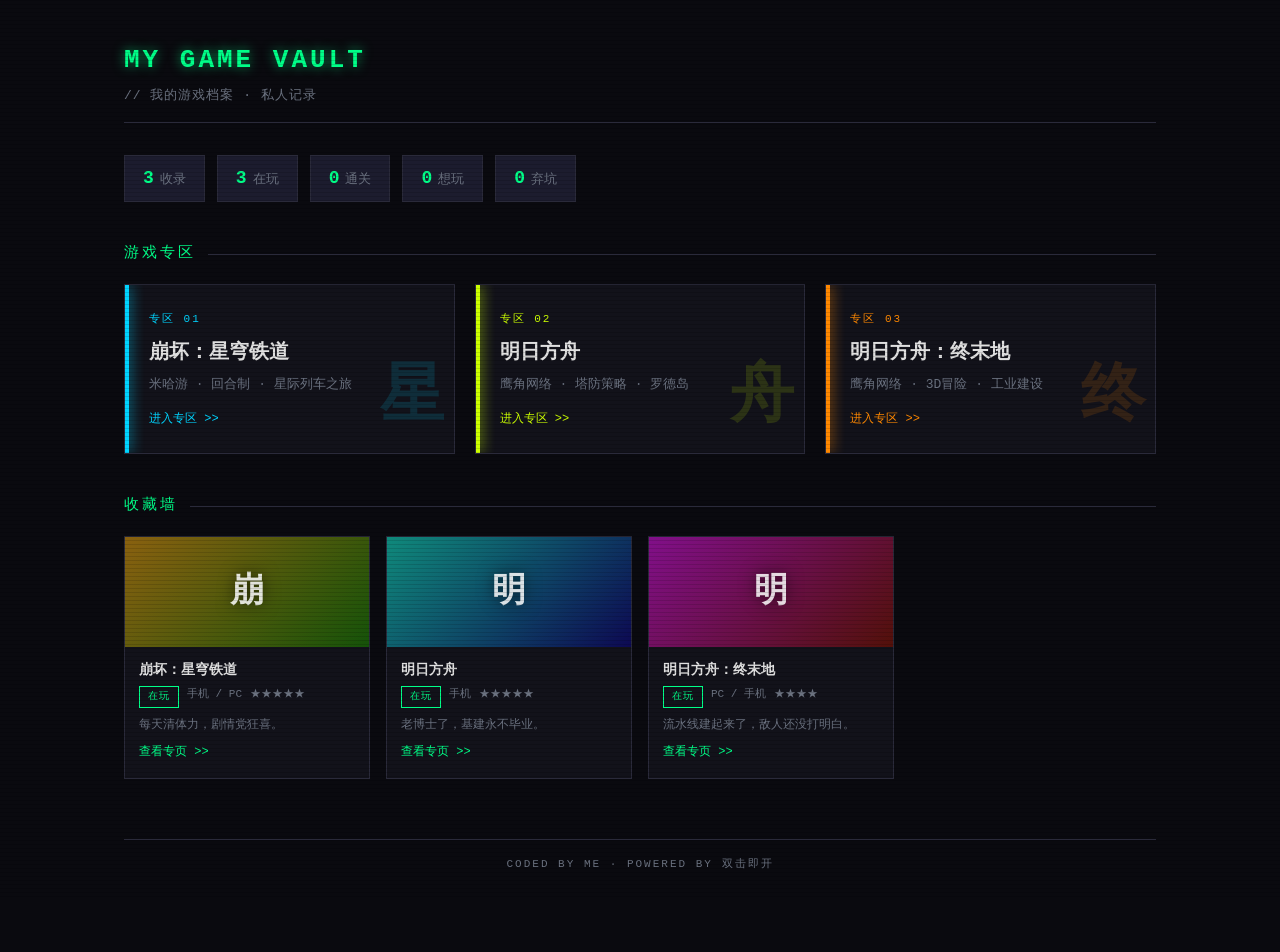
==== index.html @ 9fef0d07 "Add files via upload" ====
<!DOCTYPE html>
<html lang="zh-CN">
<head>
  <meta charset="UTF-8">
  <meta name="viewport" content="width=device-width, initial-scale=1.0">
  <title>我的游戏档案</title>
  <link rel="stylesheet" href="style.css">
</head>
<body>
  <div class="wrap">

    <div class="topbar">
      <div>
        <h1>MY GAME VAULT</h1>
        <div class="subtitle">// 我的游戏档案 · 私人记录</div>
      </div>
    </div>

    <!-- 统计（由下面的脚本自动计算，不用手动改） -->
    <div class="stats" id="stats"></div>

    <!-- ===== 游戏专区 ===== -->
    <div class="sec-title">游戏专区</div>
    <div class="zones">
      <a class="zone" href="hsr.html" style="--z:#00d4ff">
        <div class="tag">专区 01</div>
        <h2>崩坏：星穹铁道</h2>
        <p>米哈游 · 回合制 · 星际列车之旅</p>
        <span class="go">进入专区 &gt;&gt;</span>
        <div class="glyph">星</div>
      </a>
      <a class="zone" href="arknights.html" style="--z:#ccff00">
        <div class="tag">专区 02</div>
        <h2>明日方舟</h2>
        <p>鹰角网络 · 塔防策略 · 罗德岛</p>
        <span class="go">进入专区 &gt;&gt;</span>
        <div class="glyph">舟</div>
      </a>
      <a class="zone" href="endfield.html" style="--z:#ff8800">
        <div class="tag">专区 03</div>
        <h2>明日方舟：终末地</h2>
        <p>鹰角网络 · 3D冒险 · 工业建设</p>
        <span class="go">进入专区 &gt;&gt;</span>
        <div class="glyph">终</div>
      </a>
    </div>

    <!-- ===== 其他游戏收藏墙（数据在 games.js 里改） ===== -->
    <div class="sec-title">收藏墙</div>
    <div class="wall" id="wall"></div>

    <footer>CODED BY ME · POWERED BY 双击即开</footer>
  </div>

  <script src="games.js"></script>
  <script>
    const statusText = { playing: "在玩", done: "已通关", wish: "想玩", dropped: "弃坑" };
    // 每个游戏自动生成一个好看的渐变色（按名字哈希）
    function gradient(name) {
      let h = 0;
      for (const c of name) h = (h * 31 + c.charCodeAt(0)) % 360;
      return `linear-gradient(135deg, hsl(${h} 80% 30%), hsl(${(h + 70) % 360} 80% 18%))`;
    }

    // 统计
    const count = s => games.filter(g => g.status === s).length;
    document.getElementById("stats").innerHTML = `
      <div class="stat"><b>${games.length}</b>收录</div>
      <div class="stat"><b>${count("playing")}</b>在玩</div>
      <div class="stat"><b>${count("done")}</b>通关</div>
      <div class="stat"><b>${count("wish")}</b>想玩</div>
      <div class="stat"><b>${count("dropped")}</b>弃坑</div>`;

    // 收藏墙
    document.getElementById("wall").innerHTML = games.map(g => `
      <div class="gcard">
        <div class="cover" style="background:${gradient(g.name)}">
          ${g.cover ? `<img src="${g.cover}" alt="${g.name}">` : g.name[0]}
        </div>
        <div class="info">
          <div class="gname">${g.name}</div>
          <div class="meta">
            <span class="badge badge-${g.status}">${statusText[g.status]}</span>
            <span>${g.platform}</span>
            <span>${"★".repeat(g.rating) || "未评分"}</span>
          </div>
          ${g.comment ? `<div class="comment">${g.comment}</div>` : ""}
          ${g.page ? `<a class="link" href="${g.page}">查看专页 &gt;&gt;</a>` : ""}
        </div>
      </div>`).join("");
  </script>
</body>
</html>
---- style.css ----
/* ===== 我的游戏档案 - 全站共用样式 ===== */

:root {
  --bg: #0a0a0f;
  --card: #12121a;
  --muted: #1c1c2e;
  --text: #e0e0e0;
  --text-dim: #6b7280;
  --border: #2a2a3a;
  --accent: #00ff88;
  --accent2: #ff00ff;
}

/* 每个页面的主题色 */
body.theme-hsr     { --accent: #00d4ff; --accent2: #9d5cff; }
/* 明日方舟专区：游戏内UI风（深灰蓝底 + 酸性绿点缀 + 工业点阵底纹） */
body.theme-ak      {
  --accent: #b5ee2e;
  --accent2: #46c8b2;
  --bg: #191c22;
  --card: #22262e;
  --muted: #2a2f38;
  --text: #dde1e6;
  --text-dim: #7f8794;
  --border: #38404b;
  background:
    radial-gradient(circle at 12% 0%, rgba(181, 238, 46, 0.05), transparent 42%),
    radial-gradient(rgba(255, 255, 255, 0.04) 1px, transparent 1.4px),
    var(--bg);
  background-size: auto, 22px 22px, auto;
  background-attachment: fixed;
}
/* 工业底纹下关闭 CRT 扫描线，画面更干净 */
body.theme-ak::before { display: none; }
body.theme-endfield{ --accent: #ff8800; --accent2: #ff3366; }

* { margin: 0; padding: 0; box-sizing: border-box; }

body {
  background: var(--bg);
  color: var(--text);
  font-family: "JetBrains Mono", "Fira Code", Consolas, monospace;
  line-height: 1.6;
  min-height: 100vh;
}

/* 顶部装饰扫描线 */
body::before {
  content: "";
  position: fixed;
  inset: 0;
  pointer-events: none;
  background: repeating-linear-gradient(
    0deg, transparent 0 3px, rgba(0, 0, 0, 0.12) 3px 4px);
  z-index: 999;
}

.wrap { max-width: 1080px; margin: 0 auto; padding: 40px 24px 80px; }

/* ===== 顶栏 ===== */
.topbar {
  display: flex;
  align-items: baseline;
  justify-content: space-between;
  gap: 16px;
  border-bottom: 1px solid var(--border);
  padding-bottom: 16px;
  margin-bottom: 32px;
}

h1 {
  font-family: "Orbitron", Consolas, monospace;
  font-size: 26px;
  letter-spacing: 3px;
  color: var(--accent);
  text-shadow: 0 0 12px color-mix(in srgb, var(--accent) 60%, transparent);
}

.topbar .back {
  color: var(--text-dim);
  text-decoration: none;
  font-size: 14px;
  transition: color 150ms;
}
.topbar .back:hover { color: var(--accent); }

.subtitle { color: var(--text-dim); font-size: 13px; margin-top: 4px; letter-spacing: 1px; }

/* ===== 统计条 ===== */
.stats {
  display: flex;
  flex-wrap: wrap;
  gap: 12px;
  margin-bottom: 36px;
}
.stat {
  background: var(--muted);
  border: 1px solid var(--border);
  padding: 8px 18px;
  font-size: 13px;
  color: var(--text-dim);
}
.stat b { color: var(--accent); font-size: 18px; margin-right: 6px; }

/* ===== 专区入口卡片（主页） ===== */
.zones { display: grid; grid-template-columns: repeat(auto-fit, minmax(280px, 1fr)); gap: 20px; }

.zone {
  position: relative;
  display: block;
  text-decoration: none;
  background: var(--card);
  border: 1px solid var(--border);
  padding: 26px 24px 22px;
  overflow: hidden;
  transition: transform 150ms cubic-bezier(0.4, 0, 0.2, 1), border-color 150ms;
}
.zone:hover {
  transform: translateY(-4px);
  border-color: var(--z, var(--accent));
  box-shadow: 0 8px 30px color-mix(in srgb, var(--z, var(--accent)) 22%, transparent);
}
.zone::after {
  content: "";
  position: absolute;
  top: 0; left: 0;
  width: 4px; height: 100%;
  background: var(--z, var(--accent));
  box-shadow: 0 0 14px var(--z, var(--accent));
}
.zone .tag {
  font-size: 11px;
  letter-spacing: 2px;
  color: var(--z, var(--accent));
}
.zone h2 {
  font-family: "Orbitron", Consolas, monospace;
  font-size: 20px;
  margin: 8px 0 6px;
  color: var(--text);
}
.zone p { font-size: 13px; color: var(--text-dim); }
.zone .go {
  display: inline-block;
  margin-top: 14px;
  font-size: 12px;
  color: var(--z, var(--accent));
}
.zone .glyph {
  position: absolute;
  right: 10px; bottom: 4px;
  font-size: 64px;
  font-weight: 700;
  color: color-mix(in srgb, var(--z, var(--accent)) 14%, transparent);
  user-select: none;
}

/* ===== 区块标题 ===== */
.sec-title {
  font-family: "Orbitron", Consolas, monospace;
  font-size: 15px;
  letter-spacing: 3px;
  color: var(--accent);
  margin: 40px 0 18px;
  display: flex;
  align-items: center;
  gap: 12px;
}
.sec-title::after { content: ""; flex: 1; height: 1px; background: var(--border); }

/* ===== 收藏卡片墙 ===== */
.wall { display: grid; grid-template-columns: repeat(auto-fill, minmax(200px, 1fr)); gap: 16px; }

.gcard {
  background: var(--card);
  border: 1px solid var(--border);
  transition: transform 150ms, border-color 150ms;
}
.gcard:hover { transform: translateY(-3px); border-color: var(--accent); }

.gcard .cover {
  height: 110px;
  display: flex;
  align-items: center;
  justify-content: center;
  font-family: "Orbitron", Consolas, monospace;
  font-size: 34px;
  font-weight: 700;
  color: rgba(255, 255, 255, 0.85);
  text-shadow: 0 0 16px rgba(0, 0, 0, 0.6);
}
.gcard .cover img { width: 100%; height: 100%; object-fit: cover; }

.gcard .info { padding: 12px 14px 14px; }
.gcard .gname { font-size: 14px; font-weight: bold; }
.gcard .meta { font-size: 11px; color: var(--text-dim); margin-top: 4px; display: flex; gap: 8px; flex-wrap: wrap; }
.gcard .comment { font-size: 12px; color: var(--text-dim); margin-top: 8px; }
.gcard .link { display: inline-block; margin-top: 8px; font-size: 12px; color: var(--accent); text-decoration: none; }
.gcard .link:hover { text-shadow: 0 0 8px var(--accent); }

/* 状态徽章 */
.badge {
  font-size: 10px;
  padding: 2px 8px;
  letter-spacing: 1px;
  border: 1px solid;
}
.badge-playing { color: #00ff88; border-color: #00ff88; }
.badge-done    { color: #00d4ff; border-color: #00d4ff; }
.badge-wish    { color: #ff00ff; border-color: #ff00ff; }
.badge-dropped { color: #ff3366; border-color: #ff3366; }

/* ===== 专页内容 ===== */
.hero {
  display: flex;
  gap: 28px;
  align-items: center;
  margin-bottom: 8px;
}
.hero .poster {
  width: 150px; height: 200px;
  flex: none;
  display: flex;
  align-items: center;
  justify-content: center;
  font-family: "Orbitron", Consolas, monospace;
  font-size: 52px;
  font-weight: 700;
  color: rgba(255, 255, 255, 0.9);
  border: 1px solid var(--border);
}
.hero .poster img { width: 100%; height: 100%; object-fit: cover; }
.hero h2 {
  font-family: "Orbitron", Consolas, monospace;
  font-size: 28px;
  letter-spacing: 2px;
  color: var(--accent);
  text-shadow: 0 0 16px color-mix(in srgb, var(--accent) 55%, transparent);
}
.hero .en { color: var(--text-dim); font-size: 13px; letter-spacing: 2px; margin-top: 6px; }

.facts {
  display: flex;
  flex-wrap: wrap;
  gap: 12px;
  margin: 24px 0 8px;
}
.fact {
  background: var(--muted);
  border: 1px solid var(--border);
  border-left: 3px solid var(--accent);
  padding: 10px 18px;
  font-size: 13px;
  color: var(--text-dim);
}
.fact b { display: block; color: var(--text); font-size: 14px; margin-top: 2px; }

.notes { list-style: none; }
.notes li {
  padding: 12px 16px;
  border: 1px solid var(--border);
  border-left: 3px solid var(--accent2);
  background: var(--card);
  margin-bottom: 10px;
  font-size: 14px;
}
.notes .date { color: var(--text-dim); font-size: 11px; letter-spacing: 1px; margin-right: 10px; }

.shots { display: grid; grid-template-columns: repeat(auto-fit, minmax(220px, 1fr)); gap: 14px; }
.shot {
  aspect-ratio: 16 / 9;
  border: 1px dashed var(--border);
  background: var(--muted);
  display: flex;
  align-items: center;
  justify-content: center;
  color: var(--text-dim);
  font-size: 12px;
  overflow: hidden;
}
.shot img { width: 100%; height: 100%; object-fit: cover; }

/* 页脚 */
footer {
  margin-top: 60px;
  border-top: 1px solid var(--border);
  padding-top: 16px;
  color: var(--text-dim);
  font-size: 11px;
  letter-spacing: 2px;
  text-align: center;
}

/* 呼吸光效果（标题） */
@keyframes breathe {
  0%, 100% { text-shadow: 0 0 8px color-mix(in srgb, var(--accent) 40%, transparent); }
  50%      { text-shadow: 0 0 22px color-mix(in srgb, var(--accent) 80%, transparent); }
}
h1, .hero h2 { animation: breathe 4s ease-in-out infinite; }

@media (prefers-reduced-motion: reduce) {
  h1, .hero h2 { animation: none; }
  * { transition: none !important; }
}
/* ===== 里程碑数据 ===== */
.milestones { display: grid; grid-template-columns: repeat(auto-fit, minmax(140px, 1fr)); gap: 14px; }
.mile {
  background: var(--muted);
  border: 1px solid var(--border);
  padding: 18px 12px;
  text-align: center;
}
.mile b {
  display: block;
  font-family: "Orbitron", Consolas, monospace;
  font-size: 26px;
  color: var(--accent);
  text-shadow: 0 0 14px color-mix(in srgb, var(--accent) 50%, transparent);
}
.mile span { font-size: 11px; color: var(--text-dim); letter-spacing: 2px; }

/* ===== 本命干员墙 ===== */
.ops { display: grid; grid-template-columns: repeat(auto-fill, minmax(150px, 1fr)); gap: 14px; }
.op {
  background: var(--card);
  border: 1px solid var(--border);
  transition: transform 150ms, border-color 150ms;
}
.op:hover { transform: translateY(-3px); border-color: var(--accent); }
.op .art {
  height: 175px;
  display: flex;
  align-items: center;
  justify-content: center;
  color: var(--text-dim);
  font-size: 12px;
  overflow: hidden;
}
.op .art img { width: 100%; height: 100%; object-fit: cover; object-position: top; }
.op .opinfo { padding: 10px 12px 12px; }
.op .opname { font-size: 14px; font-weight: bold; }
.op .opclass { font-size: 11px; color: var(--text-dim); margin-top: 2px; }
.op .lv { font-size: 11px; color: var(--accent); margin-top: 6px; letter-spacing: 1px; }
.op .opfav { font-size: 12px; color: var(--text-dim); margin-top: 6px; }

/* ===== 抽卡流水 ===== */
.gtable { width: 100%; border-collapse: collapse; font-size: 13px; }
.gtable th, .gtable td {
  border: 1px solid var(--border);
  padding: 8px 12px;
  text-align: left;
}
.gtable th {
  background: var(--muted);
  color: var(--accent);
  font-weight: normal;
  font-size: 12px;
  letter-spacing: 1px;
}
.gtable tr:hover td { background: color-mix(in srgb, var(--accent) 6%, transparent); }
.gold { color: #ffd700; }
.off  { color: #ff6633; }
.miss { color: var(--text-dim); }

/* ===== 卫戍协议吐槽墙 ===== */
.rant {
  border: 1px solid var(--border);
  border-left: 3px solid var(--accent2);
  background: var(--card);
  padding: 14px 16px;
  margin-bottom: 10px;
}
.rant .rt { color: var(--accent); font-size: 13px; font-weight: bold; letter-spacing: 1px; }
.rant .rd { color: var(--text-dim); font-size: 11px; margin: 4px 0 6px; letter-spacing: 1px; }
.rant .rb { font-size: 13px; }
/* ===== 板块导航条 ===== */
.pagenav {
  position: sticky;
  top: 0;
  z-index: 100;
  display: flex;
  gap: 4px;
  padding: 6px;
  margin-bottom: 28px;
  border: 1px solid var(--border);
  background: color-mix(in srgb, var(--bg) 85%, transparent);
  backdrop-filter: blur(8px);
  overflow-x: auto;
}
.pagenav a {
  color: var(--text-dim);
  font-size: 12px;
  letter-spacing: 1px;
  text-decoration: none;
  padding: 6px 14px;
  white-space: nowrap;
  border: 1px solid transparent;
  transition: all 150ms;
}
.pagenav a:hover { color: var(--accent); }
.pagenav a.active {
  color: var(--accent);
  border-color: var(--accent);
  box-shadow: 0 0 8px color-mix(in srgb, var(--accent) 30%, transparent);
}
section[id] { scroll-margin-top: 70px; }

/* ===== 值班干员大卡（轮播） ===== */
.featured {
  position: relative;
  display: flex;
  min-height: 260px;
  margin-bottom: 20px;
  border: 1px solid var(--border);
  background: var(--card);
  overflow: hidden;
}
.featured .fart { width: 340px; flex: none; overflow: hidden; }
.featured .fart .ph {
  width: 100%; height: 100%;
  display: flex; align-items: center; justify-content: center;
  font-family: "Orbitron", Consolas, monospace;
  font-size: 60px; font-weight: 700;
  color: rgba(255, 255, 255, 0.85);
}
.featured .fart img { width: 100%; height: 100%; object-fit: cover; object-position: top; }
.featured .finfo {
  flex: 1;
  padding: 28px;
  display: flex;
  flex-direction: column;
  justify-content: center;
  gap: 10px;
  animation: fadein 400ms ease-out;
}
@keyframes fadein { from { opacity: 0; transform: translateY(8px); } }
.featured .ftag { font-size: 11px; letter-spacing: 3px; color: var(--accent); }
.featured .fname { font-family: "Orbitron", Consolas, monospace; font-size: 26px; letter-spacing: 2px; }
.featured .fcls { font-size: 12px; color: var(--text-dim); letter-spacing: 1px; }
.featured .flv { font-size: 13px; color: var(--accent); letter-spacing: 1px; }
.featured .fquote { font-size: 14px; color: var(--text-dim); border-left: 3px solid var(--accent2); padding-left: 12px; }
.featured .fnav { position: absolute; right: 16px; bottom: 14px; display: flex; gap: 8px; }
.featured .fnav button {
  width: 34px; height: 34px;
  background: var(--muted);
  border: 1px solid var(--border);
  color: var(--accent);
  cursor: pointer;
  font-family: inherit;
  transition: all 150ms;
}
.featured .fnav button:hover { border-color: var(--accent); box-shadow: 0 0 8px color-mix(in srgb, var(--accent) 40%, transparent); }
.featured .fdots { position: absolute; left: 28px; bottom: 20px; display: flex; gap: 6px; }
.featured .fdots i {
  width: 20px; height: 3px;
  background: var(--border);
  cursor: pointer;
}
.featured .fdots i.on { background: var(--accent); box-shadow: 0 0 6px var(--accent); }

/* 干员小卡：hover 立绘放大特写 */
.op .art img { transition: transform 300ms cubic-bezier(0.4, 0, 0.2, 1); }
.op:hover .art img { transform: scale(1.12); }

/* ===== 抽卡柱状图 ===== */
.chart {
  display: flex;
  align-items: flex-end;
  gap: 18px;
  height: 190px;
  padding: 14px 16px 10px;
  margin-bottom: 20px;
  border: 1px solid var(--border);
  background: var(--card);
  overflow-x: auto;
}
.bar {
  flex: none;
  width: 54px;
  height: 100%;
  display: flex;
  flex-direction: column;
  align-items: center;
  justify-content: flex-end;
}
.bar .col {
  width: 100%;
  min-height: 6px;
  border-top: 2px solid var(--c);
  background: linear-gradient(180deg, color-mix(in srgb, var(--c) 55%, transparent), transparent 130%);
  animation: grow 700ms cubic-bezier(0.4, 0, 0.2, 1) backwards;
}
@keyframes grow { from { height: 0; } }
.bar .num { font-size: 11px; color: var(--text-dim); margin-bottom: 4px; }
.bar .pool { font-size: 10px; color: var(--text-dim); margin-top: 6px; letter-spacing: 1px; white-space: nowrap; }

/* ===== 里程碑数字 ===== */
.mile b { font-variant-numeric: tabular-nums; }

/* ===== 罗德岛工业风（仅明日方舟专区生效） ===== */
/* 警戒条纹分隔线 */
.theme-ak .sec-title::after {
  content: "";
  flex: 1;
  height: 5px;
  background: repeating-linear-gradient(
    -45deg,
    color-mix(in srgb, var(--accent) 65%, transparent) 0 8px,
    transparent 8px 16px);
  opacity: 0.45;
}
/* 菱形装饰 */
.theme-ak .sec-title::before { content: "◆"; color: var(--accent); text-shadow: 0 0 8px var(--accent); }
/* 卡片斜切角 */
.theme-ak .op,
.theme-ak .mile,
.theme-ak .rant,
.theme-ak .fact,
.theme-ak .chart,
.theme-ak .featured,
.theme-ak .hero .poster,
.theme-ak .gcard {
  clip-path: polygon(0 0, calc(100% - 14px) 0, 100% 14px, 100% 100%, 0 100%);
}
/* 副标题装饰符号 */
.theme-ak .topbar .subtitle::before { content: "▮▮ "; color: var(--accent); }

/* ---- 二次打磨：质感与细节 ---- */
/* 右下角大字水印（工业海报感） */
body.theme-ak::after {
  content: "RHODES ISLAND";
  position: fixed;
  right: -20px;
  bottom: 14px;
  font-family: "Orbitron", Consolas, monospace;
  font-size: 84px;
  font-weight: 700;
  letter-spacing: 10px;
  color: rgba(221, 225, 230, 0.03);
  pointer-events: none;
  user-select: none;
  z-index: 0;
}
/* 卡片悬停提亮（斜切角下比阴影更自然） */
.theme-ak .op:hover,
.theme-ak .event:hover,
.theme-ak .mile:hover,
.theme-ak .rant:hover,
.theme-ak .chart:hover,
.theme-ak .featured:hover,
.theme-ak .gcard:hover { filter: brightness(1.1); }
/* 导航激活态加底色填充 */
.theme-ak .pagenav a.active { background: color-mix(in srgb, var(--accent) 14%, transparent); }
/* 抽卡表格斑马纹 */
.theme-ak .gtable tbody tr:nth-child(even) td { background: rgba(255, 255, 255, 0.022); }
/* 值班干员大卡左侧发光竖条 */
.theme-ak .featured::before {
  content: "";
  position: absolute;
  left: 0;
  top: 0;
  bottom: 0;
  width: 4px;
  background: var(--accent);
  box-shadow: 0 0 12px var(--accent);
  z-index: 2;
}
/* 海报四角括号（HUD 风取景框） */
.theme-ak .hero .poster { position: relative; }
.theme-ak .hero .poster::before,
.theme-ak .hero .poster::after {
  content: "";
  position: absolute;
  width: 18px;
  height: 18px;
  z-index: 2;
}
.theme-ak .hero .poster::before {
  top: 6px;
  left: 6px;
  border-top: 2px solid var(--accent);
  border-left: 2px solid var(--accent);
}
.theme-ak .hero .poster::after {
  bottom: 6px;
  right: 6px;
  border-bottom: 2px solid var(--accent);
  border-right: 2px solid var(--accent);
}
/* 页脚上方警戒条纹 */
.theme-ak footer { border-top: 0; position: relative; padding-top: 20px; }
.theme-ak footer::before {
  content: "";
  position: absolute;
  top: 0;
  left: 0;
  right: 0;
  height: 4px;
  background: repeating-linear-gradient(-45deg, color-mix(in srgb, var(--accent) 50%, transparent) 0 6px, transparent 6px 12px);
  opacity: 0.4;
}
/* 滚动条统一风格 */
.theme-ak ::-webkit-scrollbar { width: 8px; height: 8px; }
.theme-ak ::-webkit-scrollbar-track { background: var(--bg); }
.theme-ak ::-webkit-scrollbar-thumb { background: var(--border); }
.theme-ak ::-webkit-scrollbar-thumb:hover { background: var(--accent); }
/* ===== 页面内录入（表单 / 按钮 / 批量导入） ===== */
.addform {
  display: flex;
  flex-wrap: wrap;
  gap: 8px;
  margin-bottom: 14px;
  padding: 12px;
  border: 1px solid var(--border);
  background: var(--card);
}
.addform input, .addform select {
  background: var(--muted);
  border: 1px solid var(--border);
  color: var(--text);
  padding: 7px 10px;
  font-family: inherit;
  font-size: 13px;
  color-scheme: dark;
}
.addform input:focus, .addform select:focus, .importbox textarea:focus {
  outline: none;
  border-color: var(--accent);
  box-shadow: 0 0 6px color-mix(in srgb, var(--accent) 35%, transparent);
}
.addform input[type="date"] { width: 140px; }
.addform input[type="number"] { width: 80px; }

.btn {
  background: var(--muted);
  border: 1px solid var(--accent);
  color: var(--accent);
  padding: 7px 16px;
  cursor: pointer;
  font-family: inherit;
  font-size: 13px;
  letter-spacing: 1px;
  transition: all 150ms;
}
.btn:hover { box-shadow: 0 0 10px color-mix(in srgb, var(--accent) 40%, transparent); }
.btn.ghost { border-color: var(--border); color: var(--text-dim); }
.btn.ghost:hover { border-color: var(--accent); color: var(--accent); box-shadow: none; }

.importbox {
  border: 1px dashed var(--border);
  padding: 12px;
  margin-bottom: 16px;
  font-size: 13px;
  color: var(--text-dim);
}
.importbox summary { cursor: pointer; letter-spacing: 1px; }
.importbox summary:hover { color: var(--accent); }
.importbox textarea {
  width: 100%;
  min-height: 72px;
  margin: 10px 0 8px;
  padding: 8px;
  background: var(--muted);
  border: 1px solid var(--border);
  color: var(--text);
  font-family: inherit;
  font-size: 13px;
  resize: vertical;
}

/* ===== 截图上传 / 删除 ===== */
.shot { position: relative; }
.shot.up {
  cursor: pointer;
  border-style: solid;
  border-color: var(--accent);
  color: var(--accent);
  letter-spacing: 2px;
  transition: all 150ms;
}
.shot.up:hover { background: color-mix(in srgb, var(--accent) 10%, var(--muted)); }
.shot .del {
  position: absolute;
  top: 6px; right: 6px;
  width: 26px; height: 26px;
  display: none;
  background: rgba(0, 0, 0, 0.65);
  border: 1px solid #ff3366;
  color: #ff3366;
  cursor: pointer;
  font-family: inherit;
}
.shot:hover .del { display: block; }

/* ===== 数据管理条 ===== */
.databar {
  display: flex;
  flex-wrap: wrap;
  align-items: center;
  gap: 10px;
  margin-top: 50px;
  padding: 14px;
  border: 1px solid var(--border);
  background: var(--card);
  font-size: 12px;
  color: var(--text-dim);
}
/* ===== 寻访记录截图（表格内缩略图 + 放大层） ===== */
.ev {
  width: 56px;
  height: 32px;
  object-fit: cover;
  border: 1px solid var(--border);
  cursor: zoom-in;
  display: block;
}
#lightbox {
  position: fixed;
  inset: 0;
  z-index: 1000;
  display: none;
  align-items: center;
  justify-content: center;
  background: rgba(0, 0, 0, 0.85);
  cursor: zoom-out;
}
#lightbox.on { display: flex; }
#lightbox img { max-width: 92%; max-height: 92%; border: 1px solid var(--accent); }

/* ===== 表格行 / 活动条目的删除按钮（悬停显示） ===== */
.rowdel {
  display: none;
  width: 22px;
  height: 22px;
  background: transparent;
  border: 1px solid #ff3366;
  color: #ff3366;
  cursor: pointer;
  font-family: inherit;
}
tr:hover .rowdel, .event:hover > .rowdel { display: inline-block; }
.opcol { width: 46px; text-align: center; }

/* ===== 活动档案 ===== */
.event {
  display: flex;
  gap: 16px;
  align-items: flex-start;
  position: relative;
  margin-bottom: 10px;
  padding: 14px 16px;
  border: 1px solid var(--border);
  border-left: 3px solid var(--accent);
  background: var(--card);
}
.theme-ak .event { clip-path: polygon(0 0, calc(100% - 14px) 0, 100% 14px, 100% 100%, 0 100%); }
.ephase {
  min-width: 72px;
  font-family: "Orbitron", Consolas, monospace;
  font-size: 17px;
  color: var(--accent);
  letter-spacing: 1px;
  text-shadow: 0 0 10px color-mix(in srgb, var(--accent) 45%, transparent);
}
.ebody { flex: 1; }
.ename { font-size: 14px; font-weight: bold; }
.etime { font-size: 11px; color: var(--text-dim); margin-left: 8px; font-weight: normal; letter-spacing: 1px; }
.epool { font-size: 12px; color: var(--accent2); margin-top: 4px; }
.esum { font-size: 13px; color: var(--text-dim); margin-top: 6px; }
.evimg { margin-top: 8px; max-width: 220px; cursor: zoom-in; border: 1px solid var(--border); }
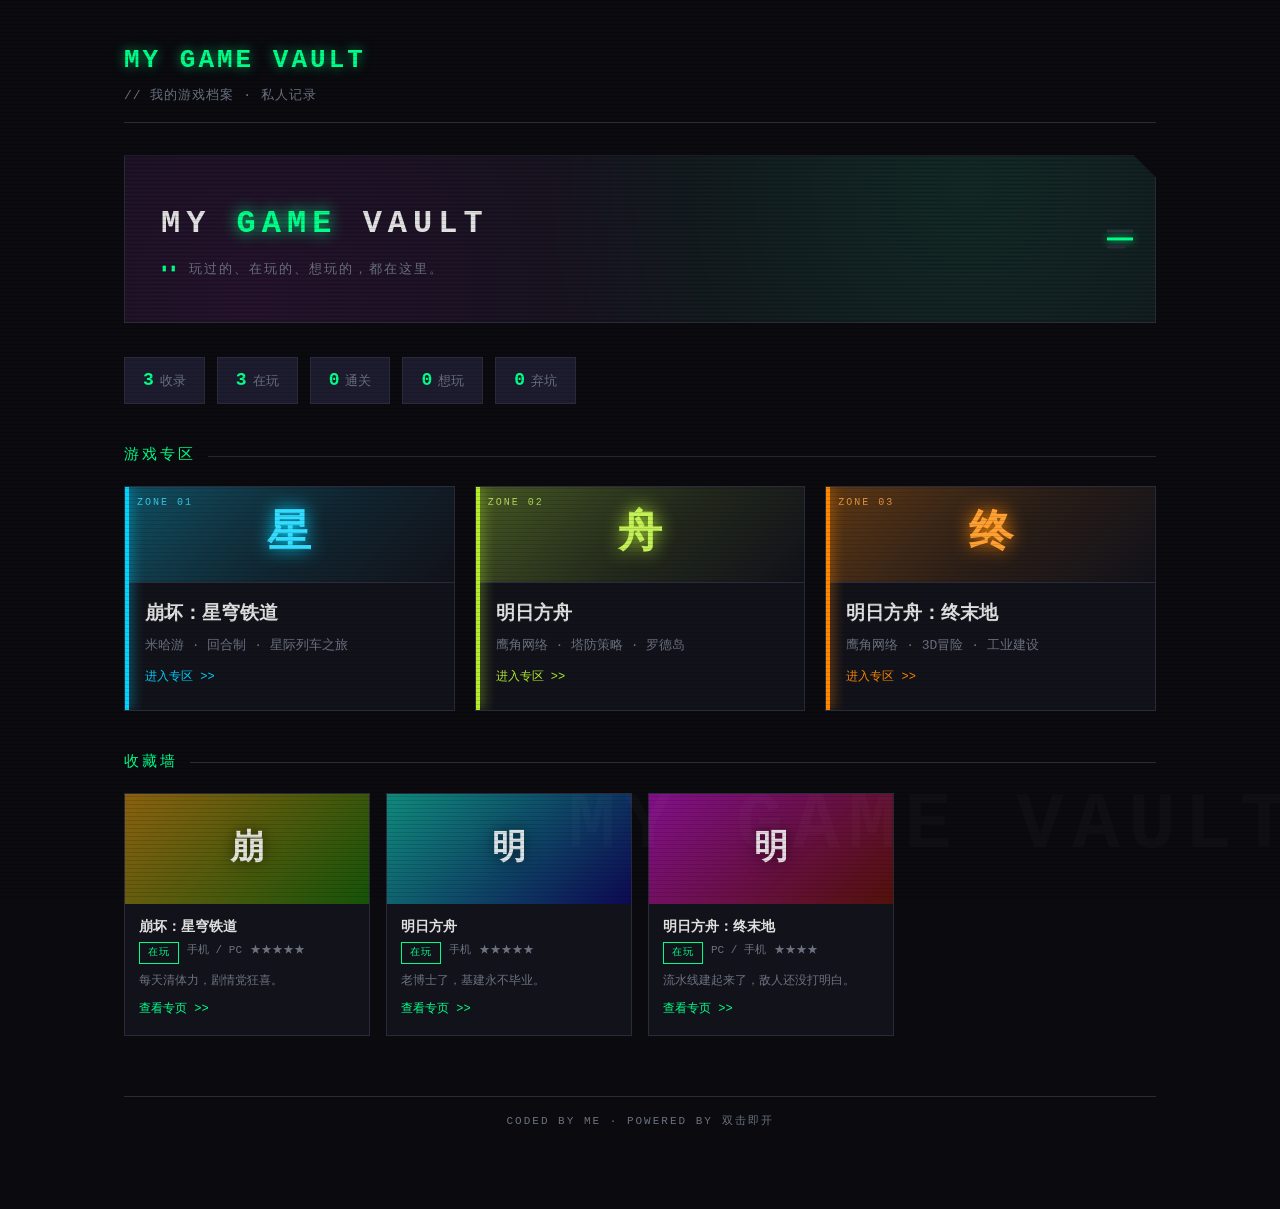
==== commit 1ad2fff0: "Add files via upload" ====
--- a/index.html
+++ b/index.html
@@ -16,6 +16,13 @@
       </div>
     </div>
 
+    <!-- 站点横幅 -->
+    <div class="hero-banner">
+      <h2>MY <span>GAME</span> VAULT</h2>
+      <div class="tagline">玩过的、在玩的、想玩的，都在这里。</div>
+      <div class="hud"><i></i><i></i><i></i></div>
+    </div>
+
     <!-- 统计（由下面的脚本自动计算，不用手动改） -->
     <div class="stats" id="stats"></div>
 
@@ -23,29 +30,32 @@
     <div class="sec-title">游戏专区</div>
     <div class="zones">
       <a class="zone" href="hsr.html" style="--z:#00d4ff">
-        <div class="tag">专区 01</div>
-        <h2>崩坏：星穹铁道</h2>
-        <p>米哈游 · 回合制 · 星际列车之旅</p>
-        <span class="go">进入专区 &gt;&gt;</span>
-        <div class="glyph">星</div>
+        <div class="zcover"><div class="ztag">ZONE 01</div><div class="zglyph">星</div></div>
+        <div class="zbody">
+          <h2>崩坏：星穹铁道</h2>
+          <p>米哈游 · 回合制 · 星际列车之旅</p>
+          <span class="go">进入专区 &gt;&gt;</span>
+        </div>
       </a>
-      <a class="zone" href="arknights.html" style="--z:#ccff00">
-        <div class="tag">专区 02</div>
-        <h2>明日方舟</h2>
-        <p>鹰角网络 · 塔防策略 · 罗德岛</p>
-        <span class="go">进入专区 &gt;&gt;</span>
-        <div class="glyph">舟</div>
+      <a class="zone" href="arknights.html" style="--z:#b5ee2e">
+        <div class="zcover"><div class="ztag">ZONE 02</div><div class="zglyph">舟</div></div>
+        <div class="zbody">
+          <h2>明日方舟</h2>
+          <p>鹰角网络 · 塔防策略 · 罗德岛</p>
+          <span class="go">进入专区 &gt;&gt;</span>
+        </div>
       </a>
       <a class="zone" href="endfield.html" style="--z:#ff8800">
-        <div class="tag">专区 03</div>
-        <h2>明日方舟：终末地</h2>
-        <p>鹰角网络 · 3D冒险 · 工业建设</p>
-        <span class="go">进入专区 &gt;&gt;</span>
-        <div class="glyph">终</div>
+        <div class="zcover"><div class="ztag">ZONE 03</div><div class="zglyph">终</div></div>
+        <div class="zbody">
+          <h2>明日方舟：终末地</h2>
+          <p>鹰角网络 · 3D冒险 · 工业建设</p>
+          <span class="go">进入专区 &gt;&gt;</span>
+        </div>
       </a>
     </div>
 
-    <!-- ===== 其他游戏收藏墙（数据在 games.js 里改） ===== -->
+    <!-- ===== 收藏墙（数据在 games.js 里改） ===== -->
     <div class="sec-title">收藏墙</div>
     <div class="wall" id="wall"></div>
 
--- a/style.css
+++ b/style.css
@@ -604,6 +604,195 @@
 .theme-ak ::-webkit-scrollbar-track { background: var(--bg); }
 .theme-ak ::-webkit-scrollbar-thumb { background: var(--border); }
 .theme-ak ::-webkit-scrollbar-thumb:hover { background: var(--accent); }
+
+/* ==================== 全站视觉升级 ==================== */
+
+/* 各页右下角水印（文字由 --wm 决定） */
+body::after {
+  content: var(--wm, "MY GAME VAULT");
+  position: fixed;
+  right: -16px;
+  bottom: 10px;
+  font-family: "Orbitron", Consolas, monospace;
+  font-size: 80px;
+  font-weight: 700;
+  letter-spacing: 8px;
+  color: rgba(224, 224, 224, 0.028);
+  pointer-events: none;
+  user-select: none;
+  white-space: nowrap;
+}
+body.theme-hsr      { --wm: "STAR RAIL"; }
+body.theme-endfield { --wm: "ENDFIELD"; }
+
+/* ===== 主页 hero 横幅 ===== */
+.hero-banner {
+  position: relative;
+  padding: 42px 36px;
+  margin-bottom: 34px;
+  border: 1px solid var(--border);
+  background:
+    radial-gradient(circle at 82% 18%, rgba(0, 255, 136, 0.09), transparent 50%),
+    radial-gradient(circle at 12% 85%, rgba(255, 0, 255, 0.07), transparent 50%),
+    repeating-linear-gradient(0deg, transparent 0 3px, rgba(255, 255, 255, 0.014) 3px 4px),
+    var(--card);
+  clip-path: polygon(0 0, calc(100% - 22px) 0, 100% 22px, 100% 100%, 0 100%);
+  overflow: hidden;
+}
+.hero-banner h2 {
+  font-family: "Orbitron", Consolas, monospace;
+  font-size: 32px;
+  letter-spacing: 6px;
+  color: var(--text);
+}
+.hero-banner h2 span { color: var(--accent); text-shadow: 0 0 16px var(--accent); }
+.hero-banner .tagline { color: var(--text-dim); font-size: 13px; letter-spacing: 2px; margin-top: 10px; }
+.hero-banner .tagline::before { content: "▮▮ "; color: var(--accent); }
+.hero-banner .hud {
+  position: absolute;
+  right: 22px;
+  top: 50%;
+  transform: translateY(-50%);
+  display: flex;
+  flex-direction: column;
+  gap: 5px;
+}
+.hero-banner .hud i { width: 26px; height: 3px; background: var(--border); }
+.hero-banner .hud i:nth-child(2) { background: var(--accent); box-shadow: 0 0 8px var(--accent); }
+.hero-banner .hud i:nth-child(3) { width: 18px; }
+
+/* ===== 主页专区卡片升级（带渐变封面区） ===== */
+.zone { padding: 0; }
+.zone .zcover {
+  height: 96px;
+  position: relative;
+  display: flex;
+  align-items: center;
+  justify-content: center;
+  border-bottom: 1px solid var(--border);
+  background: linear-gradient(135deg,
+    color-mix(in srgb, var(--z) 32%, var(--card)) 0%,
+    color-mix(in srgb, var(--z) 10%, var(--card)) 55%,
+    var(--card) 100%);
+}
+.zone .zglyph {
+  font-family: "Orbitron", Consolas, monospace;
+  font-size: 44px;
+  font-weight: 700;
+  color: color-mix(in srgb, var(--z) 80%, white);
+  text-shadow: 0 0 18px var(--z);
+  transition: transform 200ms cubic-bezier(0.4, 0, 0.2, 1);
+}
+.zone:hover .zglyph { transform: scale(1.18); }
+.zone .ztag {
+  position: absolute;
+  top: 8px;
+  left: 12px;
+  font-size: 10px;
+  letter-spacing: 2px;
+  color: color-mix(in srgb, var(--z) 75%, white);
+  opacity: 0.85;
+}
+.zone .zbody { padding: 16px 20px 20px; }
+.zone .zbody h2 {
+  font-family: "Orbitron", Consolas, monospace;
+  font-size: 19px;
+  margin: 0 0 6px;
+  color: var(--text);
+}
+.zone .zbody p { font-size: 13px; color: var(--text-dim); margin: 0; }
+.zone .go { display: inline-block; margin-top: 12px; font-size: 12px; color: var(--z); }
+
+/* ===== 星铁 / 终末地专页：悬停反馈与滚动条 ===== */
+.theme-hsr .notes li:hover,
+.theme-endfield .notes li:hover { filter: brightness(1.12); border-left-color: var(--accent); }
+.theme-hsr .shot:hover,
+.theme-endfield .shot:hover { border-style: solid; border-color: var(--accent); }
+.theme-hsr .fact:hover,
+.theme-endfield .fact:hover { filter: brightness(1.1); }
+.theme-hsr ::-webkit-scrollbar,
+.theme-endfield ::-webkit-scrollbar { width: 8px; height: 8px; }
+.theme-hsr ::-webkit-scrollbar-track,
+.theme-endfield ::-webkit-scrollbar-track { background: var(--bg); }
+.theme-hsr ::-webkit-scrollbar-thumb,
+.theme-endfield ::-webkit-scrollbar-thumb { background: var(--border); }
+.theme-hsr ::-webkit-scrollbar-thumb:hover,
+.theme-endfield ::-webkit-scrollbar-thumb:hover { background: var(--accent); }
+
+/* 专页页面内导航条复用（与明日方舟页一致） */
+section[id] { scroll-margin-top: 70px; }
+
+/* ===== 卫戍协议专区入口链接（明日方舟专页内） ===== */
+.go-zone {
+  display: inline-block;
+  margin: -8px 0 14px;
+  font-size: 12px;
+  letter-spacing: 1px;
+  color: var(--accent);
+  text-decoration: none;
+}
+.go-zone:hover { text-shadow: 0 0 8px var(--accent); }
+
+/* ===== 盟约查询器 ===== */
+.pact-search {
+  width: min(360px, 100%);
+  margin-bottom: 14px;
+  padding: 8px 12px;
+  background: var(--muted);
+  border: 1px solid var(--border);
+  color: var(--text);
+  font-family: inherit;
+  font-size: 13px;
+}
+.pact-search:focus {
+  outline: none;
+  border-color: var(--accent);
+  box-shadow: 0 0 6px color-mix(in srgb, var(--accent) 35%, transparent);
+}
+.pact-group { margin-bottom: 14px; }
+.pact-group .pg-name {
+  font-size: 12px;
+  letter-spacing: 2px;
+  color: var(--accent);
+  margin-bottom: 8px;
+}
+.pact-chips { display: flex; flex-wrap: wrap; gap: 8px; }
+.pact-chip { position: relative; }
+.pact-chip input { position: absolute; opacity: 0; width: 0; height: 0; }
+.pact-chip span {
+  display: inline-block;
+  padding: 6px 14px;
+  border: 1px solid var(--border);
+  background: var(--card);
+  color: var(--text-dim);
+  font-size: 13px;
+  cursor: pointer;
+  user-select: none;
+  transition: all 150ms;
+  clip-path: polygon(0 0, calc(100% - 10px) 0, 100% 10px, 100% 100%, 0 100%);
+}
+.pact-chip input:checked + span {
+  background: var(--accent);
+  border-color: var(--accent);
+  color: #14160e;
+  font-weight: bold;
+  box-shadow: 0 0 10px color-mix(in srgb, var(--accent) 45%, transparent);
+}
+.pact-chip span:hover { border-color: var(--accent); color: var(--accent); }
+.pact-chip input:checked + span:hover { color: #14160e; }
+.pact-result { margin-top: 20px; }
+.pact-card {
+  border: 1px solid var(--border);
+  border-left: 3px solid var(--accent);
+  background: var(--card);
+  padding: 12px 16px;
+  margin-bottom: 8px;
+  animation: fadein 300ms ease-out;
+}
+.pact-card .pn { color: var(--accent); font-weight: bold; font-size: 14px; }
+.pact-card .pt { font-size: 11px; color: var(--text-dim); margin-left: 8px; letter-spacing: 1px; }
+.pact-card .pe { font-size: 13px; margin-top: 4px; }
+.pact-card .pp { font-size: 12px; color: var(--accent2); margin-top: 4px; }
 /* ===== 页面内录入（表单 / 按钮 / 批量导入） ===== */
 .addform {
   display: flex;
